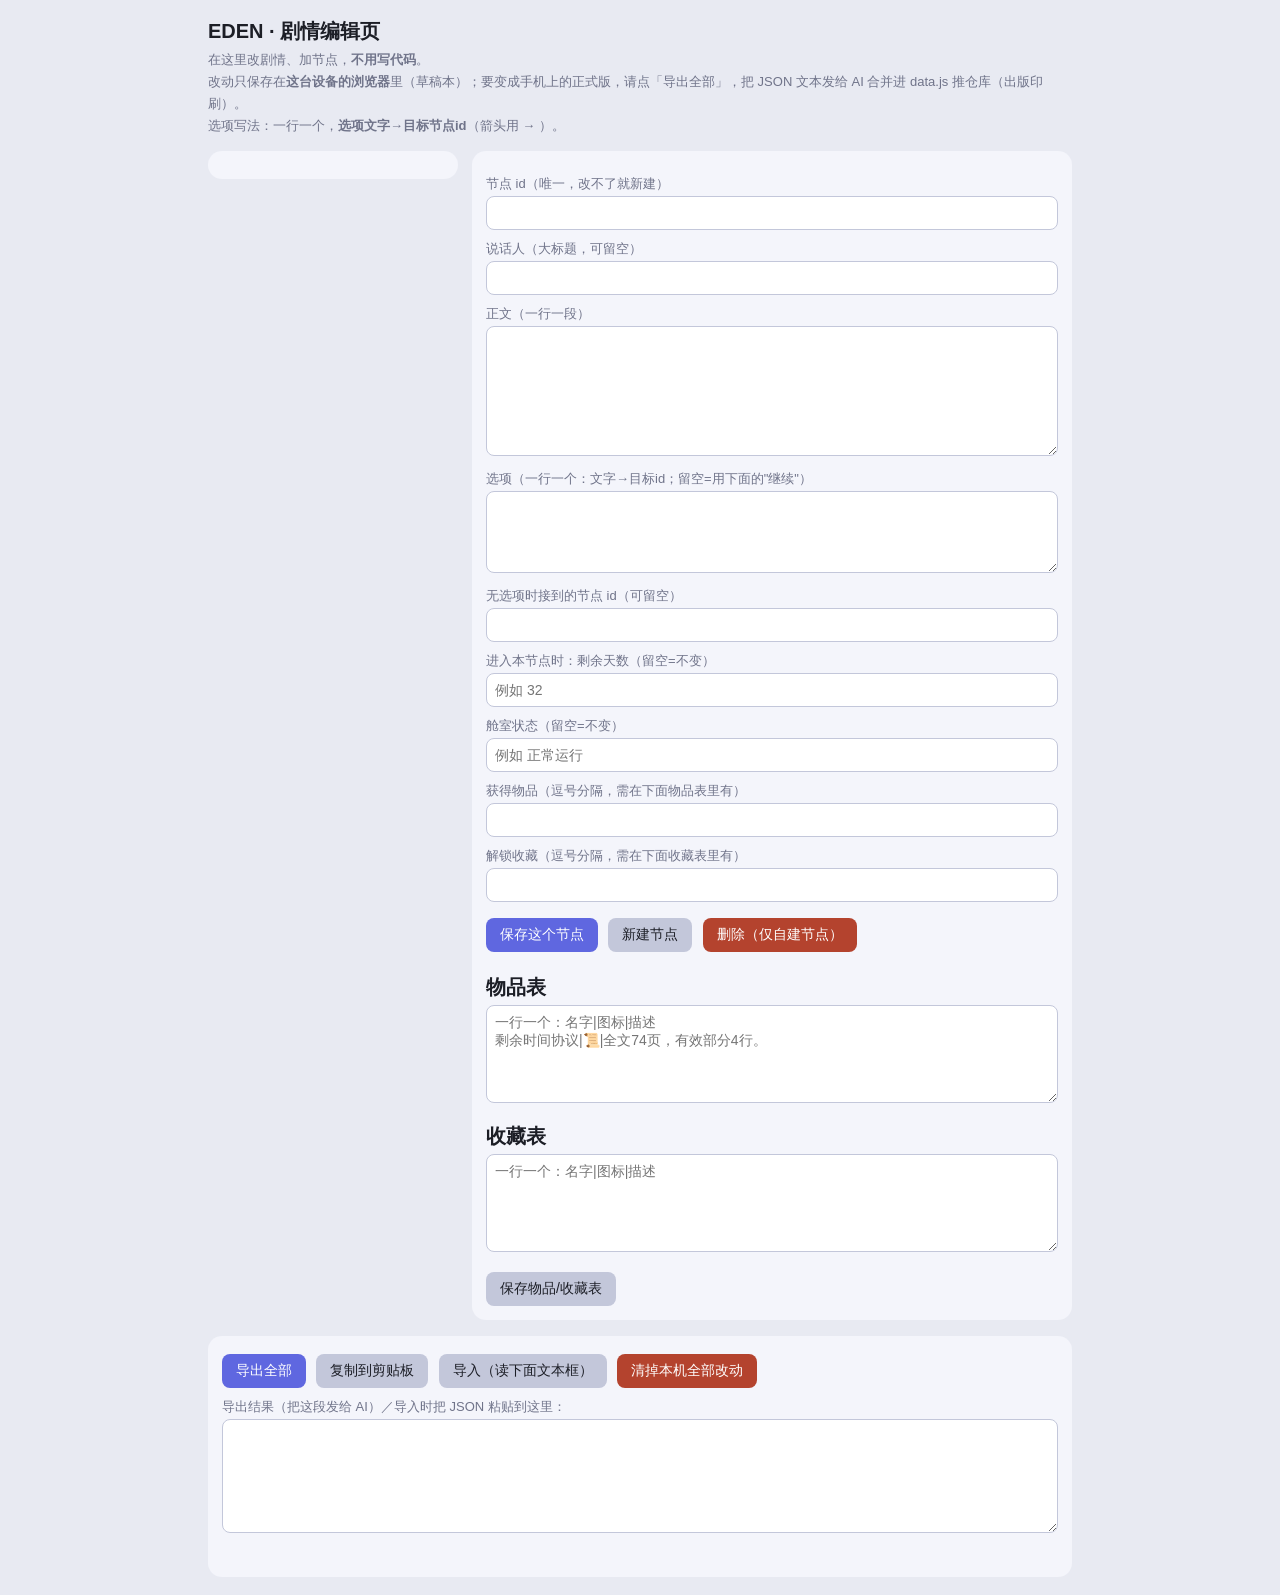
==== dev.html @ b49c826a "EDEN 第一章 + 编辑页" ====
<!doctype html>
<html lang="zh-CN">
<head>
<meta charset="utf-8">
<meta name="viewport" content="width=device-width, initial-scale=1">
<title>EDEN · 剧情编辑页</title>
<style>
  * { margin: 0; padding: 0; box-sizing: border-box; }
  body { background: #e8eaf2; color: #1c1e26; font-family: "PingFang SC", "Microsoft YaHei", sans-serif; padding: 18px; max-width: 900px; margin: 0 auto; }
  h1 { font-size: 20px; margin-bottom: 4px; }
  .hint { font-size: 13px; color: #70748a; margin-bottom: 14px; line-height: 1.7; }
  .cols { display: flex; gap: 14px; align-items: flex-start; flex-wrap: wrap; }
  .col { background: #f4f5fb; border-radius: 14px; padding: 14px; }
  #nodelist { width: 250px; max-height: 60vh; overflow-y: auto; }
  #editor { flex: 1; min-width: 300px; }
  .nrow { padding: 8px 10px; border-radius: 8px; cursor: pointer; font-size: 14px; margin-bottom: 4px; background: #e6e9f3; }
  .nrow.sel { outline: 2px solid #5f67e0; }
  .nrow .tag { float: right; font-size: 11px; color: #70748a; }
  label { display: block; font-size: 13px; color: #70748a; margin: 10px 0 3px; }
  input, textarea, select { width: 100%; font: inherit; font-size: 14px; padding: 8px; border: 1px solid #c3c7da; border-radius: 8px; background: #fff; }
  textarea { min-height: 70px; }
  button { font: inherit; font-size: 14px; border: none; border-radius: 8px; padding: 8px 14px; background: #5f67e0; color: #fff; cursor: pointer; margin: 4px 6px 0 0; }
  button.gray { background: #c3c7da; color: #1c1e26; }
  button.red { background: #b4432e; }
  .btnrow { margin-top: 12px; }
  #exportbox { margin-top: 16px; }
  #status { font-size: 13px; color: #1f9d5b; min-height: 18px; margin-top: 8px; }
</style>
</head>
<body>
<h1>EDEN · 剧情编辑页</h1>
<div class="hint">
  在这里改剧情、加节点，<b>不用写代码</b>。<br>
  改动只保存在<b>这台设备的浏览器</b>里（草稿本）；要变成手机上的正式版，请点「导出全部」，把 JSON 文本发给 AI 合并进 data.js 推仓库（出版印刷）。<br>
  选项写法：一行一个，<b>选项文字→目标节点id</b>（箭头用 → ）。
</div>

<div class="cols">
  <div id="nodelist" class="col"></div>
  <div id="editor" class="col">
    <label>节点 id（唯一，改不了就新建）</label>
    <input id="f_id" readonly>
    <label>说话人（大标题，可留空）</label>
    <input id="f_speaker">
    <label>正文（一行一段）</label>
    <textarea id="f_text" rows="7"></textarea>
    <label>选项（一行一个：文字→目标id；留空=用下面的"继续"）</label>
    <textarea id="f_choices" rows="4"></textarea>
    <label>无选项时接到的节点 id（可留空）</label>
    <input id="f_next">
    <label>进入本节点时：剩余天数（留空=不变）</label>
    <input id="f_days" placeholder="例如 32">
    <label>舱室状态（留空=不变）</label>
    <input id="f_status" placeholder="例如 正常运行">
    <label>获得物品（逗号分隔，需在下面物品表里有）</label>
    <input id="f_gain">
    <label>解锁收藏（逗号分隔，需在下面收藏表里有）</label>
    <input id="f_unlock">
    <div class="btnrow">
      <button id="btn_save">保存这个节点</button>
      <button id="btn_new" class="gray">新建节点</button>
      <button id="btn_del" class="red">删除（仅自建节点）</button>
    </div>

    <h1 style="margin-top:22px">物品表</h1>
    <textarea id="f_items" rows="5" placeholder="一行一个：名字|图标|描述&#10;剩余时间协议|📜|全文74页，有效部分4行。"></textarea>
    <h1 style="margin-top:16px">收藏表</h1>
    <textarea id="f_collect" rows="5" placeholder="一行一个：名字|图标|描述"></textarea>
    <div class="btnrow"><button id="btn_save_tables" class="gray">保存物品/收藏表</button></div>
  </div>
</div>

<div id="exportbox" class="col" style="margin-top:16px">
  <button id="btn_export">导出全部</button>
  <button id="btn_copy" class="gray">复制到剪贴板</button>
  <button id="btn_import" class="gray">导入（读下面文本框）</button>
  <button id="btn_clear" class="red">清掉本机全部改动</button>
  <label>导出结果（把这段发给 AI）／导入时把 JSON 粘贴到这里：</label>
  <textarea id="f_export" rows="6"></textarea>
  <div id="status"></div>
</div>

<script src="data.js"></script>
<script src="dev.js"></script>
</body>
</html>
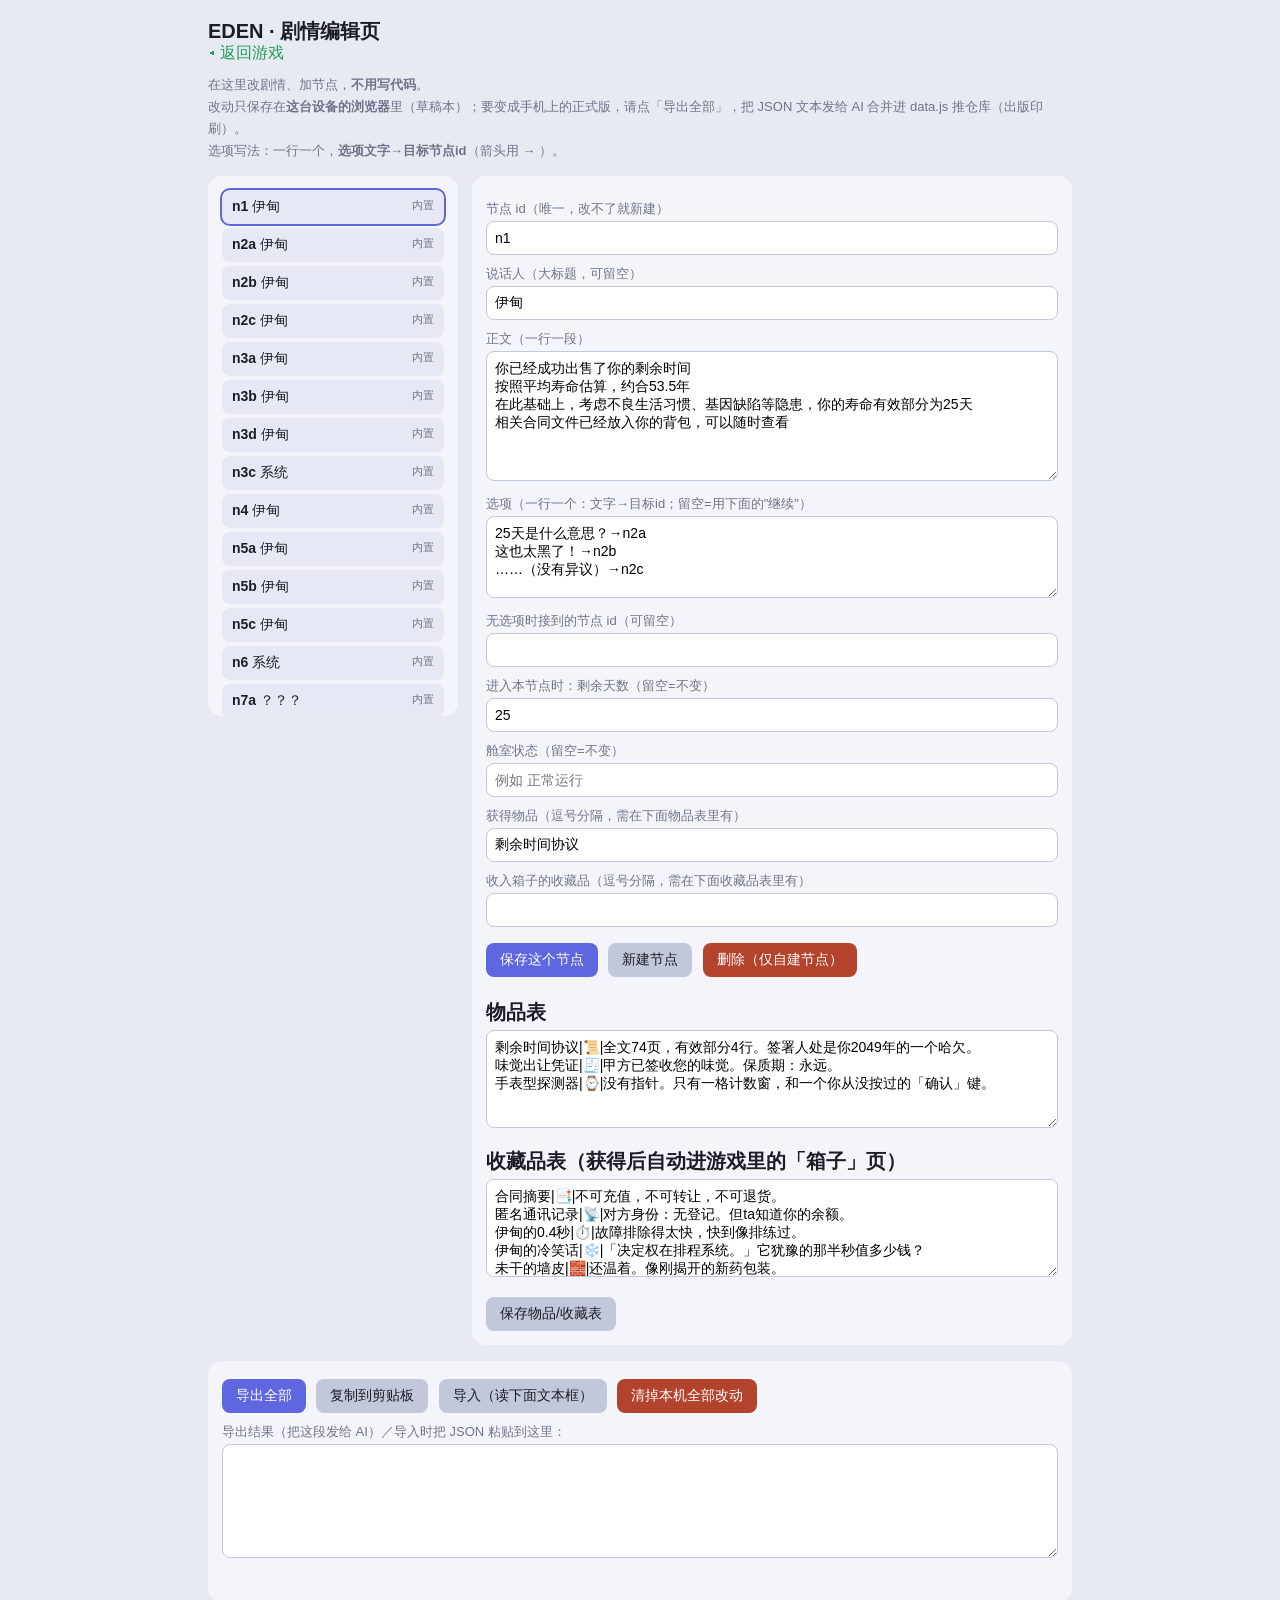
==== commit 9d1dace6: "v5: 每世界独立图片+配色(灰世界黄墙纸主题)、收藏改箱子(无锁定/背包可移入)、删CABIN STATUS两行、tabbar常驻✎编辑页与∞" ====
--- a/dev.html
+++ b/dev.html
@@ -29,6 +29,7 @@
 </head>
 <body>
 <h1>EDEN · 剧情编辑页</h1>
+<p style="margin:-6px 0 10px"><a href="index.html" style="color:#1f9d5b;text-decoration:none">◂ 返回游戏</a></p>
 <div class="hint">
   在这里改剧情、加节点，<b>不用写代码</b>。<br>
   改动只保存在<b>这台设备的浏览器</b>里（草稿本）；要变成手机上的正式版，请点「导出全部」，把 JSON 文本发给 AI 合并进 data.js 推仓库（出版印刷）。<br>
@@ -54,7 +55,7 @@
     <input id="f_status" placeholder="例如 正常运行">
     <label>获得物品（逗号分隔，需在下面物品表里有）</label>
     <input id="f_gain">
-    <label>解锁收藏（逗号分隔，需在下面收藏表里有）</label>
+    <label>收入箱子的收藏品（逗号分隔，需在下面收藏品表里有）</label>
     <input id="f_unlock">
     <div class="btnrow">
       <button id="btn_save">保存这个节点</button>
@@ -64,7 +65,7 @@
 
     <h1 style="margin-top:22px">物品表</h1>
     <textarea id="f_items" rows="5" placeholder="一行一个：名字|图标|描述&#10;剩余时间协议|📜|全文74页，有效部分4行。"></textarea>
-    <h1 style="margin-top:16px">收藏表</h1>
+    <h1 style="margin-top:16px">收藏品表（获得后自动进游戏里的「箱子」页）</h1>
     <textarea id="f_collect" rows="5" placeholder="一行一个：名字|图标|描述"></textarea>
     <div class="btnrow"><button id="btn_save_tables" class="gray">保存物品/收藏表</button></div>
   </div>
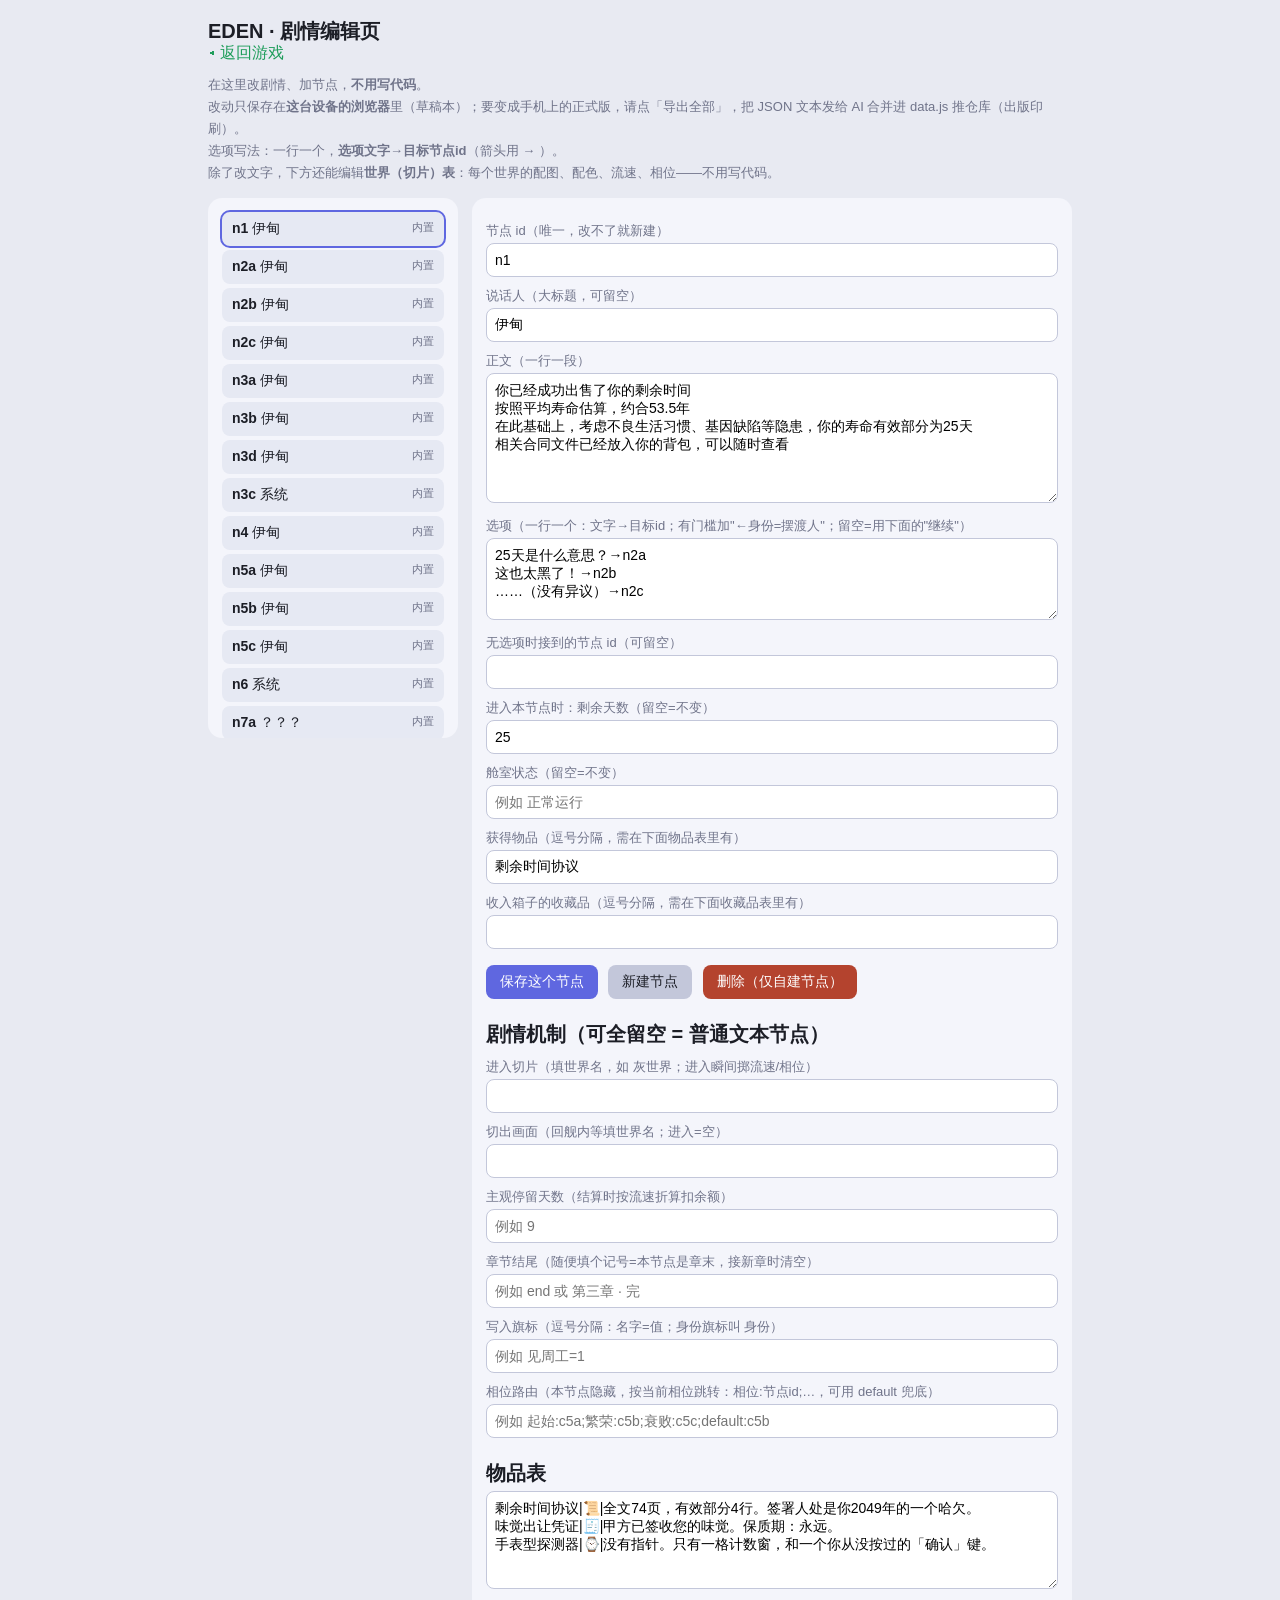
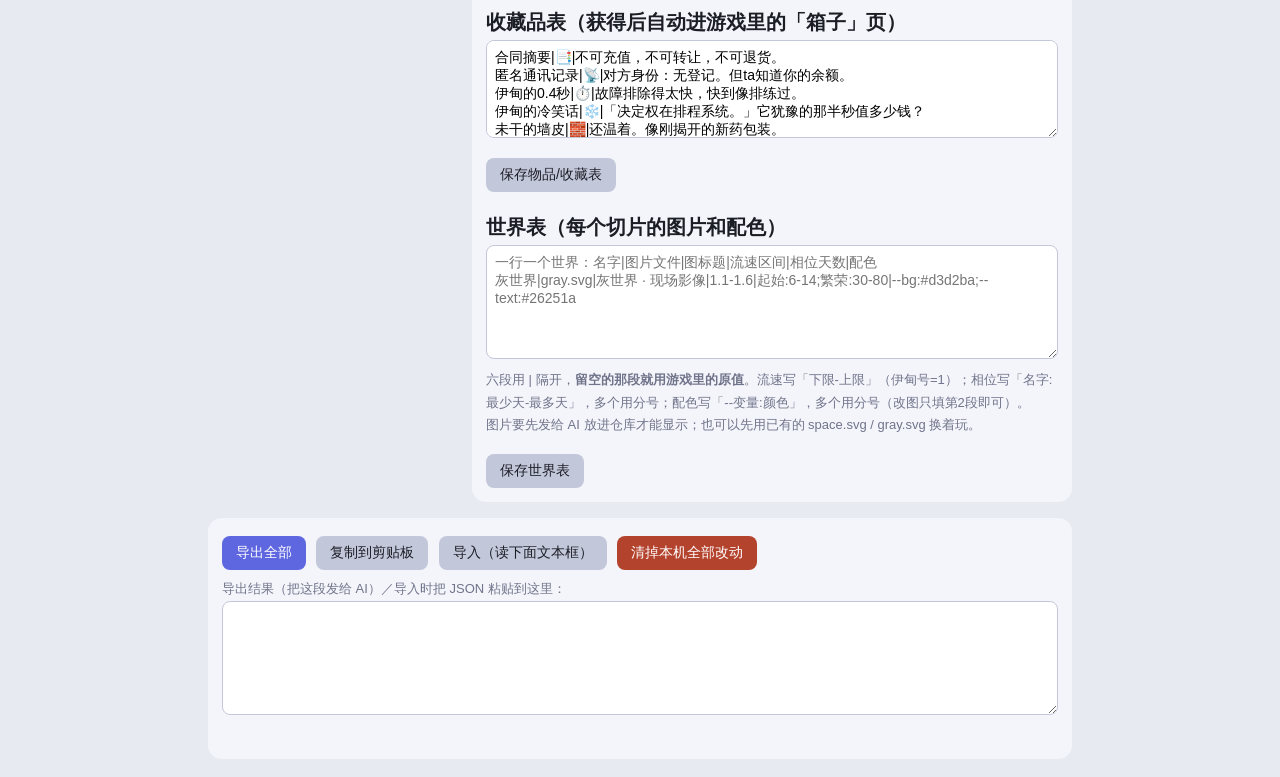
==== commit ae6f9748: "v6: 编辑页可改世界(配图/配色/流速/相位)与剧情机制字段(enter/stay/end/flags/相位路由/选项门槛)，sw 缓存补 dev 页" ====
--- a/dev.html
+++ b/dev.html
@@ -33,7 +33,8 @@
 <div class="hint">
   在这里改剧情、加节点，<b>不用写代码</b>。<br>
   改动只保存在<b>这台设备的浏览器</b>里（草稿本）；要变成手机上的正式版，请点「导出全部」，把 JSON 文本发给 AI 合并进 data.js 推仓库（出版印刷）。<br>
-  选项写法：一行一个，<b>选项文字→目标节点id</b>（箭头用 → ）。
+  选项写法：一行一个，<b>选项文字→目标节点id</b>（箭头用 → ）。<br>
+  除了改文字，下方还能编辑<b>世界（切片）表</b>：每个世界的配图、配色、流速、相位——不用写代码。
 </div>
 
 <div class="cols">
@@ -45,7 +46,7 @@
     <input id="f_speaker">
     <label>正文（一行一段）</label>
     <textarea id="f_text" rows="7"></textarea>
-    <label>选项（一行一个：文字→目标id；留空=用下面的"继续"）</label>
+    <label>选项（一行一个：文字→目标id；有门槛加"←身份=摆渡人"；留空=用下面的"继续"）</label>
     <textarea id="f_choices" rows="4"></textarea>
     <label>无选项时接到的节点 id（可留空）</label>
     <input id="f_next">
@@ -63,11 +64,33 @@
       <button id="btn_del" class="red">删除（仅自建节点）</button>
     </div>
 
+    <h1 style="margin-top:22px">剧情机制（可全留空 = 普通文本节点）</h1>
+    <label>进入切片（填世界名，如 灰世界；进入瞬间掷流速/相位）</label>
+    <input id="f_enter">
+    <label>切出画面（回舰内等填世界名；进入=空）</label>
+    <input id="f_world">
+    <label>主观停留天数（结算时按流速折算扣余额）</label>
+    <input id="f_stay" placeholder="例如 9">
+    <label>章节结尾（随便填个记号=本节点是章末，接新章时清空）</label>
+    <input id="f_end" placeholder="例如 end 或 第三章 · 完">
+    <label>写入旗标（逗号分隔：名字=值；身份旗标叫 身份）</label>
+    <input id="f_flags" placeholder="例如 见周工=1">
+    <label>相位路由（本节点隐藏，按当前相位跳转：相位:节点id;…，可用 default 兜底）</label>
+    <input id="f_dispatch" placeholder="例如 起始:c5a;繁荣:c5b;衰败:c5c;default:c5b">
+
     <h1 style="margin-top:22px">物品表</h1>
     <textarea id="f_items" rows="5" placeholder="一行一个：名字|图标|描述&#10;剩余时间协议|📜|全文74页，有效部分4行。"></textarea>
     <h1 style="margin-top:16px">收藏品表（获得后自动进游戏里的「箱子」页）</h1>
     <textarea id="f_collect" rows="5" placeholder="一行一个：名字|图标|描述"></textarea>
     <div class="btnrow"><button id="btn_save_tables" class="gray">保存物品/收藏表</button></div>
+
+    <h1 style="margin-top:22px">世界表（每个切片的图片和配色）</h1>
+    <textarea id="f_worlds" rows="6" placeholder="一行一个世界：名字|图片文件|图标题|流速区间|相位天数|配色&#10;灰世界|gray.svg|灰世界 · 现场影像|1.1-1.6|起始:6-14;繁荣:30-80|--bg:#d3d2ba;--text:#26251a"></textarea>
+    <div class="hint" style="margin-top:6px">
+      六段用 | 隔开，<b>留空的那段就用游戏里的原值</b>。流速写「下限-上限」（伊甸号=1）；相位写「名字:最少天-最多天」，多个用分号；配色写「--变量:颜色」，多个用分号（改图只填第2段即可）。<br>
+      图片要先发给 AI 放进仓库才能显示；也可以先用已有的 space.svg / gray.svg 换着玩。
+    </div>
+    <div class="btnrow"><button id="btn_save_worlds" class="gray">保存世界表</button></div>
   </div>
 </div>
 
